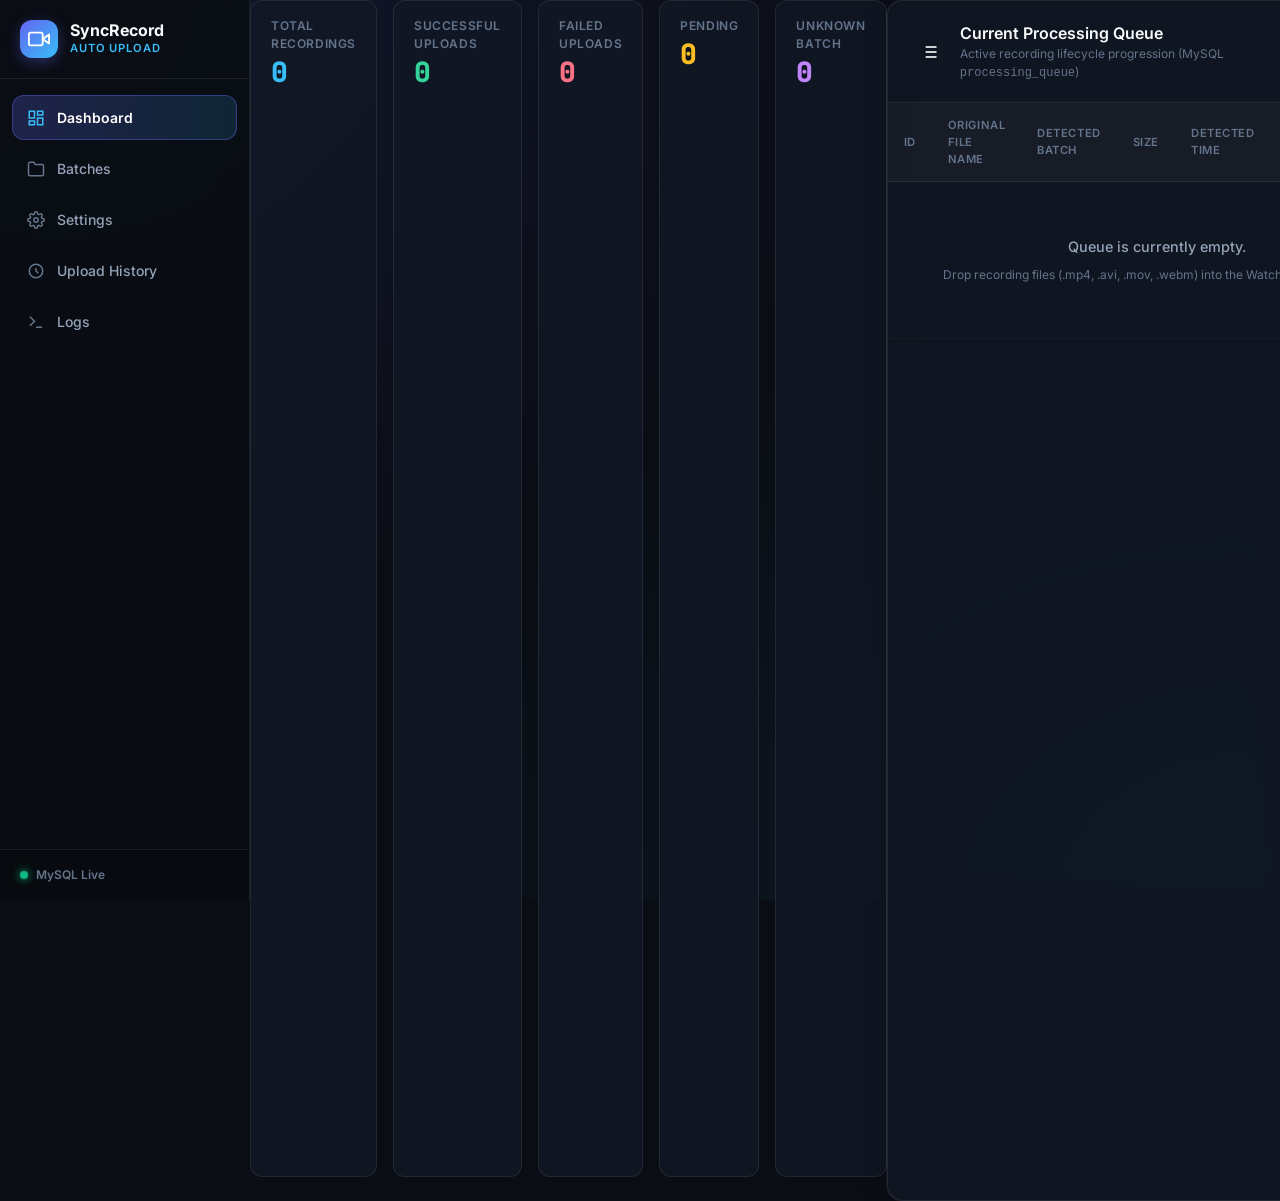
==== frontend/index.html @ b1118d5d "feat: complete automated session recording upload system with google drive sync" ====
<!DOCTYPE html>
<html lang="en">
<head>
  <meta charset="UTF-8">
  <meta name="viewport" content="width=device-width, initial-scale=1.0">
  <title>Dashboard - Automated Session Recording Upload System</title>
  <meta name="description" content="Automated Session Recording Upload System - Live Dashboard with Real-Time Monitoring &amp; Queue">
  <link rel="preconnect" href="https://fonts.googleapis.com">
  <link rel="preconnect" href="https://fonts.gstatic.com" crossorigin>
  <link href="https://fonts.googleapis.com/css2?family=Inter:wght@300;400;500;600;700&family=JetBrains+Mono:wght@400;500&display=swap" rel="stylesheet">
  <link rel="stylesheet" href="style.css">
</head>
<body>
  <div class="app-shell">
    <!-- Sidebar Navigation -->
    <aside class="app-sidebar" id="app-sidebar">
      <div class="sidebar-brand">
        <div class="logo-icon">
          <svg width="22" height="22" viewBox="0 0 24 24" fill="none" stroke="currentColor" stroke-width="2" stroke-linecap="round" stroke-linejoin="round">
            <path d="M23 7l-7 5 7 5V7z"></path>
            <rect x="1" y="5" width="15" height="14" rx="2" ry="2"></rect>
          </svg>
        </div>
        <div class="brand-text">
          <span class="brand-title">SyncRecord</span>
          <span class="brand-sub">Auto Upload</span>
        </div>
      </div>

      <nav class="sidebar-nav">
        <a href="/" class="nav-item active">
          <svg width="18" height="18" viewBox="0 0 24 24" fill="none" stroke="currentColor" stroke-width="2">
            <rect x="3" y="3" width="7" height="9"></rect>
            <rect x="14" y="3" width="7" height="5"></rect>
            <rect x="14" y="12" width="7" height="9"></rect>
            <rect x="3" y="16" width="7" height="5"></rect>
          </svg>
          Dashboard
        </a>
        <a href="/batches" class="nav-item">
          <svg width="18" height="18" viewBox="0 0 24 24" fill="none" stroke="currentColor" stroke-width="2">
            <path d="M22 19a2 2 0 0 1-2 2H4a2 2 0 0 1-2-2V5a2 2 0 0 1 2-2h5l2 3h9a2 2 0 0 1 2 2z"></path>
          </svg>
          Batches
        </a>
        <a href="/settings" class="nav-item">
          <svg width="18" height="18" viewBox="0 0 24 24" fill="none" stroke="currentColor" stroke-width="2">
            <circle cx="12" cy="12" r="3"></circle>
            <path d="M19.4 15a1.65 1.65 0 0 0 .33 1.82l.06.06a2 2 0 0 1 0 2.83 2 2 0 0 1-2.83 0l-.06-.06a1.65 1.65 0 0 0-1.82-.33 1.65 1.65 0 0 0-1 1.51V21a2 2 0 0 1-2 2 2 2 0 0 1-2-2v-.09A1.65 1.65 0 0 0 9 19.4a1.65 1.65 0 0 0-1.82.33l-.06.06a2 2 0 0 1-2.83 0 2 2 0 0 1 0-2.83l.06-.06a1.65 1.65 0 0 0 .33-1.82 1.65 1.65 0 0 0-1.51-1H3a2 2 0 0 1-2-2 2 2 0 0 1 2-2h.09A1.65 1.65 0 0 0 4.6 9a1.65 1.65 0 0 0-.33-1.82l-.06-.06a2 2 0 0 1 0-2.83 2 2 0 0 1 2.83 0l.06.06a1.65 1.65 0 0 0 1.82.33H9a1.65 1.65 0 0 0 1-1.51V3a2 2 0 0 1 2-2 2 2 0 0 1 2 2v.09a1.65 1.65 0 0 0 1 1.51 1.65 1.65 0 0 0 1.82-.33l.06-.06a2 2 0 0 1 2.83 0 2 2 0 0 1 0 2.83l-.06.06a1.65 1.65 0 0 0-.33 1.82V9a1.65 1.65 0 0 0 1.51 1H21a2 2 0 0 1 2 2 2 2 0 0 1-2 2h-.09a1.65 1.65 0 0 0-1.51 1z"></path>
          </svg>
          Settings
        </a>
        <a href="/history" class="nav-item">
          <svg width="18" height="18" viewBox="0 0 24 24" fill="none" stroke="currentColor" stroke-width="2">
            <path d="M12 8v4l3 3m6-3a9 9 0 11-18 0 9 9 0 0118 0z"></path>
          </svg>
          Upload History
        </a>
        <a href="/logs" class="nav-item">
          <svg width="18" height="18" viewBox="0 0 24 24" fill="none" stroke="currentColor" stroke-width="2">
            <polyline points="4 17 10 11 4 5"></polyline>
            <line x1="12" y1="19" x2="20" y2="19"></line>
          </svg>
          Logs
        </a>
      </nav>

      <div class="sidebar-footer">
        <div class="system-status-indicator">
          <span class="status-dot online"></span>
          <span class="system-status-label" id="sidebar-db-status">MySQL Live</span>
        </div>
      </div>
    </aside>

    <!-- Main Content Wrapper -->
    <div class="main-wrapper">
      <header class="top-nav-bar">
        <div class="top-nav-left">
          <button id="btn-toggle-sidebar" class="sidebar-toggle-btn" aria-label="Toggle Sidebar">
            <svg width="20" height="20" viewBox="0 0 24 24" fill="none" stroke="currentColor" stroke-width="2">
              <line x1="3" y1="12" x2="21" y2="12"></line>
              <line x1="3" y1="6" x2="21" y2="6"></line>
              <line x1="3" y1="18" x2="21" y2="18"></line>
            </svg>
          </button>
          <span class="page-breadcrumb">Live Monitoring Dashboard</span>
        </div>

        <div class="top-nav-right">
          <span class="system-time" id="system-time">Syncing...</span>
          <span id="overall-status" class="badge-status badge-running">All Systems Live</span>
          <button id="refresh-btn" class="btn btn-secondary">
            <svg class="spin-icon" width="16" height="16" viewBox="0 0 24 24" fill="none" stroke="currentColor" stroke-width="2">
              <path d="M21.5 2v6h-6M21.34 15.57a10 10 0 1 1-.57-8.38l5.67-5.67"></path>
            </svg>
            Refresh
          </button>
        </div>
      </header>

      <main class="page-content">
        <!-- 1. Primary Cloud Drive Sync Bridge Card (Hero) -->
        <section class="card mb-4" id="cloud-drive-section" style="border: 1px solid rgba(56, 189, 248, 0.3); box-shadow: 0 10px 30px -10px rgba(2, 132, 199, 0.2);">
          <div class="card-header" style="background: linear-gradient(90deg, rgba(14, 165, 233, 0.1) 0%, rgba(99, 102, 241, 0.05) 100%);">
            <div class="card-title-group">
              <div class="card-icon" style="background: rgba(14, 165, 233, 0.2); color: #38bdf8;">
                <svg width="22" height="22" viewBox="0 0 24 24" fill="none" stroke="currentColor" stroke-width="2">
                  <path d="M17.5 19H9a7 7 0 1 1 6.71-9h1.79a4.5 4.5 0 1 1 0 9Z"></path>
                  <polyline points="12 13 12 8 16 8"></polyline>
                  <path d="M12 17h.01"></path>
                </svg>
              </div>
              <div>
                <h2 class="card-title" style="font-size: 1.25rem; font-weight: 700; color: #f8fafc;">Automatic Google Drive Recording Upload</h2>
                <p class="card-desc" style="color: #94a3b8;">Paste Teams / SharePoint / Cloud Drive links &bull; Auto-standardize &bull; Direct Cloud Sync</p>
              </div>
            </div>
            <div class="card-status-badge">
              <span class="badge-status badge-ready" id="drive-sync-badge">Cloud Sync Ready</span>
            </div>
          </div>

          <div class="card-body">
            <!-- Google Drive Cloud Destination Banner -->
            <div class="gdrive-target-banner" style="display: flex; align-items: center; justify-content: space-between; background: rgba(15, 23, 42, 0.85); border: 1px solid rgba(56, 189, 248, 0.35); border-radius: 10px; padding: 0.85rem 1.25rem; margin-bottom: 1.25rem; flex-wrap: wrap; gap: 0.75rem;">
              <div style="display: flex; align-items: center; gap: 0.75rem; flex-wrap: wrap;">
                <span style="display: inline-flex; align-items: center; justify-content: center; width: 26px; height: 26px; background: rgba(56, 189, 248, 0.2); border-radius: 6px;">
                  <svg width="16" height="16" viewBox="0 0 24 24" fill="none" stroke="#38bdf8" stroke-width="2">
                    <polygon points="5 3 19 12 5 21 5 3"></polygon>
                  </svg>
                </span>
                <div>
                  <div style="display: flex; align-items: center; gap: 0.5rem; flex-wrap: wrap;">
                    <span style="color: #38bdf8; font-weight: 600;">Google Drive Target:</span>
                    <span style="color: #f1f5f9; font-weight: 600;" id="gdrive-target-display">My Drive &gt; <strong style="color: #38bdf8;">meetings</strong></span>
                    <span class="mono text-xs text-muted" id="gdrive-target-path">(G:\My Drive\meetings)</span>
                  </div>
                  <div style="font-size: 0.75rem; color: #10b981; margin-top: 0.15rem;">
                    👤 Target Account: <strong>doll7365000@gmail.com</strong>
                  </div>
                </div>
              </div>
                <button type="button" id="btn-open-change-folder-modal" class="btn btn-secondary btn-sm" style="padding: 0.4rem 0.75rem; font-size: 0.8125rem;" title="Change Google Drive target folder">
                  ⚙️ Change Folder
                </button>
                <button id="btn-upload-direct-gdrive" class="btn btn-primary btn-sm" style="padding: 0.4rem 0.85rem; font-size: 0.8125rem; font-weight: 600; background: #0284c7;" title="Upload all local meeting recordings directly into Google Drive Cloud">
                  ⚡ Upload to Drive Cloud
                </button>
                <button id="btn-open-local-folder" class="btn btn-secondary btn-sm" style="padding: 0.4rem 0.75rem; font-size: 0.8125rem;" title="Open local exports/meetings folder in File Explorer">
                  📁 Open Local Folder
                </button>
                <a id="gdrive-open-link" href="https://drive.google.com/drive/folders/1IfrJujHUpRZ-258dZVBBHvwTscdWwK4a?usp=drive_link" target="_blank" rel="noopener noreferrer" class="btn btn-secondary btn-sm" style="padding: 0.4rem 0.75rem; font-size: 0.8125rem;">
                  Open in Drive &rarr;
                </a>
              </div>
            </div>

            <!-- Source Link Input Bar -->
            <div class="drive-input-group">
              <div class="drive-input-wrapper">
                <svg class="drive-input-icon" width="20" height="20" viewBox="0 0 24 24" fill="none" stroke="currentColor" stroke-width="2">
                  <path d="M10 13a5 5 0 0 0 7.54.54l3-3a5 5 0 0 0-7.07-7.07l-1.72 1.71"></path>
                  <path d="M14 11a5 5 0 0 0-7.54-.54l-3 3a5 5 0 0 0 7.07 7.07l1.71-1.71"></path>
                </svg>
                <input 
                  type="text" 
                  id="input-drive-link" 
                  class="drive-input-field" 
                  placeholder="Paste Teams / SharePoint recording link or Google Drive folder URL here..."
                  autocomplete="off"
                  style="font-size: 0.9375rem;"
                />
                <button id="btn-clear-drive-input" class="btn-input-clear" title="Clear link" style="display:none;">&times;</button>
              </div>
              <button id="btn-preview-drive" class="btn btn-secondary btn-preview-drive" style="min-width: 140px; font-weight: 600;">
                <svg width="18" height="18" viewBox="0 0 24 24" fill="none" stroke="currentColor" stroke-width="2">
                  <circle cx="11" cy="11" r="8"></circle>
                  <line x1="21" y1="21" x2="16.65" y2="16.65"></line>
                </svg>
                Preview Videos
              </button>
              <button id="btn-quick-auto-sync" class="btn btn-success" style="min-width: 175px; font-weight: 700; background: linear-gradient(135deg, #10b981 0%, #059669 100%); box-shadow: 0 4px 15px -3px rgba(16, 185, 129, 0.4);" title="Immediately ingest and upload directly to Google Drive meetings folder">
                <svg width="18" height="18" viewBox="0 0 24 24" fill="none" stroke="currentColor" stroke-width="2">
                  <polyline points="23 4 23 10 17 10"></polyline>
                  <polyline points="1 20 1 14 7 14"></polyline>
                  <path d="M3.51 9a9 9 0 0 1 14.85-3.36L23 10M1 14l4.64 4.36A9 9 0 0 0 20.49 15"></path>
                </svg>
                ⚡ Auto-Upload to Drive
              </button>
            </div>

            <!-- Feedback / Alert -->
            <div id="drive-feedback-alert" class="drive-feedback-alert" style="display: none; margin-top: 0.75rem;"></div>

            <!-- Dynamic Video Preview Container -->
            <div id="drive-preview-container" class="drive-preview-container" style="display: none; margin-top: 1.25rem;">
              <div class="drive-preview-header" style="background: rgba(15, 23, 42, 0.9); padding: 0.85rem 1.25rem; border-radius: 10px; border: 1px solid var(--border-subtle);">
                <div class="drive-preview-meta">
                  <span class="drive-folder-name" id="drive-folder-title" style="font-weight: 600; color: #f8fafc;">Cloud Folder</span>
                  <span class="drive-video-count" id="drive-video-count-badge">0 Videos Found</span>
                </div>
                <div class="drive-preview-actions" style="display: flex; align-items: center; gap: 0.75rem; flex-wrap: wrap;">
                  <div class="drive-batch-select-group" style="display: flex; align-items: center; gap: 0.4rem;">
                    <label for="drive-target-batch" style="font-size: 0.75rem; color: #94a3b8; white-space: nowrap;">Route to Batch:</label>
                    <select id="drive-target-batch" class="drive-input-field" style="padding: 0.4rem 0.75rem; font-size: 0.8125rem; width: auto; min-width: 150px;">
                      <option value="">Auto-Detect Batch</option>
                    </select>
                  </div>
                  <button id="btn-sync-drive" class="btn btn-success btn-sync-drive" style="font-weight: 600; padding: 0.5rem 1.25rem;">
                    <svg width="16" height="16" viewBox="0 0 24 24" fill="none" stroke="currentColor" stroke-width="2">
                      <polyline points="23 4 23 10 17 10"></polyline>
                      <polyline points="1 20 1 14 7 14"></polyline>
                      <path d="M3.51 9a9 9 0 0 1 14.85-3.36L23 10M1 14l4.64 4.36A9 9 0 0 0 20.49 15"></path>
                    </svg>
                    Sync Records &amp; Auto-Export to Drive
                  </button>
                </div>
              </div>

              <!-- Video List Grid -->
              <div id="drive-videos-grid" class="drive-videos-grid" style="margin-top: 1rem;">
                <!-- Dynamically populated -->
              </div>
            </div>
          </div>
        </section>

        <!-- 2. Essential Statistics Summary -->
        <section class="dashboard-stats-grid" id="dashboard-stats-section">
          <div class="stat-metric-card stat-card-recordings">
            <span class="stat-metric-label">Total Recordings</span>
            <span class="stat-metric-num" id="stat-total-recordings">0</span>
          </div>
          <div class="stat-metric-card stat-card-success">
            <span class="stat-metric-label">Successful Uploads</span>
            <span class="stat-metric-num" id="stat-successful-uploads">0</span>
          </div>
          <div class="stat-metric-card stat-card-failed">
            <span class="stat-metric-label">Failed Uploads</span>
            <span class="stat-metric-num" id="stat-failed-uploads">0</span>
          </div>
          <div class="stat-metric-card stat-card-pending-stat">
            <span class="stat-metric-label">Pending</span>
            <span class="stat-metric-num" id="stat-pending">0</span>
          </div>
          <div class="stat-metric-card stat-card-unknown-stat">
            <span class="stat-metric-label">Unknown Batch</span>
            <span class="stat-metric-num" id="stat-unknown-batch">0</span>
          </div>
        </section>



        <!-- 3. Current Processing Queue Table Card -->
        <section class="card mb-4" id="queue-section">
          <div class="card-header">
            <div class="card-title-group">
              <div class="card-icon icon-queue">
                <svg width="20" height="20" viewBox="0 0 24 24" fill="none" stroke="currentColor" stroke-width="2">
                  <line x1="8" y1="6" x2="21" y2="6"></line>
                  <line x1="8" y1="12" x2="21" y2="12"></line>
                  <line x1="8" y1="18" x2="21" y2="18"></line>
                  <line x1="3" y1="6" x2="3.01" y2="6"></line>
                  <line x1="3" y1="12" x2="3.01" y2="12"></line>
                  <line x1="3" y1="18" x2="3.01" y2="18"></line>
                </svg>
              </div>
              <div>
                <h2 class="card-title">Current Processing Queue</h2>
                <p class="card-desc">Active recording lifecycle progression (MySQL <code>processing_queue</code>)</p>
              </div>
            </div>
            <span id="queue-total-tag" class="count-tag">0 Queue Items</span>
          </div>

          <div class="table-wrapper">
            <table class="data-table" id="queue-table">
              <thead>
                <tr>
                  <th style="width: 50px;">ID</th>
                  <th>Original File Name</th>
                  <th style="width: 140px;">Detected Batch</th>
                  <th style="width: 90px;">Size</th>
                  <th style="width: 160px;">Detected Time</th>
                  <th style="width: 130px;">Status</th>
                  <th style="width: 80px;">Action</th>
                </tr>
              </thead>
              <tbody id="queue-tbody">
                <tr class="empty-row">
                  <td colspan="7">
                    <div class="empty-state">
                      <p>Queue is currently empty.</p>
                      <span>Drop recording files (.mp4, .avi, .mov, .webm) into the Watch Folder to begin.</span>
                    </div>
                  </td>
                </tr>
              </tbody>
            </table>
          </div>
        </section>

        <!-- 4. Recent Uploads Table Card -->
        <section class="card mb-4" id="recent-uploads-section">
          <div class="card-header">
            <div class="card-title-group">
              <div class="card-icon icon-table">
                <svg width="20" height="20" viewBox="0 0 24 24" fill="none" stroke="currentColor" stroke-width="2">
                  <path d="M14 2H6a2 2 0 0 0-2 2v16a2 2 0 0 0 2 2h12a2 2 0 0 0 2-2V8z"></path>
                  <polyline points="14 2 14 8 20 8"></polyline>
                  <line x1="16" y1="13" x2="8" y2="13"></line>
                  <line x1="16" y1="17" x2="8" y2="17"></line>
                </svg>
              </div>
              <div>
                <h2 class="card-title">Recent Completed Uploads</h2>
                <p class="card-desc">Latest recordings copied/moved to batch destinations (MySQL <code>uploads</code>)</p>
              </div>
            </div>
            <a href="/history" class="btn btn-secondary btn-sm">View Full History &rarr;</a>
          </div>

          <div class="table-wrapper">
            <table class="data-table" id="recent-uploads-table">
              <thead>
                <tr>
                  <th style="width: 50px;">ID</th>
                  <th style="width: 140px;">Batch</th>
                  <th>Uploaded / Standardized Name</th>
                  <th style="width: 90px;">Size</th>
                  <th style="width: 160px;">Upload Date &amp; Time</th>
                  <th style="width: 110px;">Status</th>
                  <th style="width: 80px;">Action</th>
                </tr>
              </thead>
              <tbody id="recent-uploads-tbody">
                <tr class="empty-row">
                  <td colspan="7">
                    <div class="empty-state">
                      <p>No recent uploads recorded yet.</p>
                    </div>
                  </td>
                </tr>
              </tbody>
            </table>
          </div>
        </section>
      </main>

      <!-- Change Google Drive Target Folder Modal -->
      <div id="change-folder-modal" class="modal-backdrop" style="display: none; z-index: 10000;">
        <div class="modal-card" style="max-width: 520px; background: #0f172a; border: 1px solid rgba(56, 189, 248, 0.3); border-radius: 12px; box-shadow: 0 20px 40px rgba(0,0,0,0.6);">
          <div class="modal-header" style="border-bottom: 1px solid rgba(255,255,255,0.08); padding: 1rem 1.25rem; display: flex; align-items: center; justify-content: space-between;">
            <div style="display: flex; align-items: center; gap: 0.75rem;">
              <div class="card-icon" style="background: rgba(14, 165, 233, 0.2); color: #38bdf8; width: 36px; height: 36px; display: flex; align-items: center; justify-content: center; border-radius: 8px;">
                <svg width="20" height="20" viewBox="0 0 24 24" fill="none" stroke="currentColor" stroke-width="2">
                  <path d="M22 19a2 2 0 0 1-2 2H4a2 2 0 0 1-2-2V5a2 2 0 0 1 2-2h5l2 3h9a2 2 0 0 1 2 2z"></path>
                </svg>
              </div>
              <div>
                <h3 class="modal-title" style="font-size: 1.125rem; margin: 0; color: #f8fafc;">Change Google Drive Folder</h3>
                <p class="text-muted text-xs" style="margin: 0.15rem 0 0 0; color: #94a3b8;">Choose where your session recordings will upload</p>
              </div>
            </div>
            <button class="modal-close-btn" id="btn-close-folder-modal" style="background: none; border: none; color: #94a3b8; font-size: 1.5rem; cursor: pointer;">&times;</button>
          </div>
          <form id="change-folder-form">
            <div class="modal-body" style="padding: 1.25rem;">
              <div class="form-group mb-3">
                <label for="modal-folder-name-input" class="form-label" style="display: block; margin-bottom: 0.35rem; font-weight: 500;">Google Drive Folder Name *</label>
                <input type="text" id="modal-folder-name-input" class="form-input" placeholder="e.g. Meetings (1)" style="width: 100%;" required>
                <div style="display: flex; gap: 0.4rem; margin-top: 0.5rem; flex-wrap: wrap;">
                  <button type="button" class="btn btn-secondary btn-xs btn-preset-folder" data-folder="Meetings (1)" data-path="G:\My Drive\Meetings (1)">Meetings (1)</button>
                  <button type="button" class="btn btn-secondary btn-xs btn-preset-folder" data-folder="meetings" data-path="G:\My Drive\meetings">meetings</button>
                  <button type="button" class="btn btn-secondary btn-xs btn-preset-folder" data-folder="Training" data-path="G:\My Drive\Training">Training</button>
                  <button type="button" class="btn btn-secondary btn-xs btn-preset-folder" data-folder="Sessions" data-path="G:\My Drive\Sessions">Sessions</button>
                </div>
              </div>
              <div class="form-group mb-3">
                <label for="modal-folder-path-input" class="form-label" style="display: block; margin-bottom: 0.35rem; font-weight: 500;">Local Drive Path (Desktop Sync)</label>
                <input type="text" id="modal-folder-path-input" class="form-input" placeholder="G:\My Drive\Meetings (1)" style="width: 100%;">
                <span class="form-hint" style="font-size: 0.75rem; color: #64748b; margin-top: 0.25rem; display: block;">Local directory mapped to Google Drive.</span>
              </div>
              <div class="form-group mb-3">
                <label for="modal-folder-url-input" class="form-label" style="display: block; margin-bottom: 0.35rem; font-weight: 500;">Google Drive Web Folder URL (Optional)</label>
                <input type="text" id="modal-folder-url-input" class="form-input" placeholder="https://drive.google.com/drive/folders/..." style="width: 100%;">
              </div>
            </div>
            <div class="modal-footer" style="padding: 0.85rem 1.25rem; display: flex; justify-content: flex-end; gap: 0.5rem; border-top: 1px solid rgba(255,255,255,0.08);">
              <button type="button" id="btn-cancel-folder-modal" class="btn btn-secondary">Cancel</button>
              <button type="submit" id="btn-save-folder-modal" class="btn btn-primary" style="font-weight: 600; background: #0284c7;">
                ✓ Save &amp; Switch Folder
              </button>
            </div>
          </form>
        </div>
      </div>

      <!-- Video Player Modal -->
      <div id="video-player-modal" class="modal-backdrop" style="display: none;">
        <div class="modal-card video-player-modal-card">
          <div class="modal-header">
            <div class="video-modal-title-group">
              <div class="card-icon icon-video-play">
                <svg width="20" height="20" viewBox="0 0 24 24" fill="none" stroke="currentColor" stroke-width="2">
                  <polygon points="5 3 19 12 5 21 5 3"></polygon>
                </svg>
              </div>
              <div>
                <h3 class="modal-title" id="video-modal-title">Watch Recording</h3>
                <span class="batch-badge" id="video-modal-batch">Clarity</span>
              </div>
            </div>
            <button class="modal-close-btn" id="btn-close-video-modal" aria-label="Close Video Player">&times;</button>
          </div>
          <div class="modal-body video-modal-body">
            <div class="video-player-frame">
              <video id="global-video-player" controls preload="metadata" playsinline width="100%">
                Your browser does not support video playback.
              </video>
            </div>
            <div class="video-meta-bar">
              <span id="video-modal-path" class="text-muted text-xs mono"></span>
              <a id="video-modal-download-link" href="#" download class="btn btn-secondary btn-sm">
                <svg width="14" height="14" viewBox="0 0 24 24" fill="none" stroke="currentColor" stroke-width="2">
                  <path d="M21 15v4a2 2 0 0 1-2 2H5a2 2 0 0 1-2-2v-4"></path>
                  <polyline points="7 10 12 15 17 10"></polyline>
                  <line x1="12" y1="15" x2="12" y2="3"></line>
                </svg>
                Download Video
              </a>
            </div>
          </div>
        </div>
      </div>

      <footer class="app-footer">
        <div class="footer-content">
          <p>Automated Session Recording Upload System &bull; Day 8 Live Dashboard</p>
          <p class="text-muted">Flask Backend &bull; PyMySQL &bull; Watchdog &bull; Native Vanilla JS</p>
        </div>
      </footer>
    </div>
  </div>

  <!-- Toast Notification Container -->
  <div id="toast-container" class="toast-container"></div>

  <script src="dashboard.js"></script>
</body>
</html>
---- frontend/style.css ----
/* Modern Design System - Automated Session Recording Upload System */
:root {
  --bg-primary: #0a0d14;
  --bg-surface: #111726;
  --bg-card: rgba(18, 24, 38, 0.75);
  --bg-card-hover: rgba(26, 34, 52, 0.85);
  --border-subtle: rgba(255, 255, 255, 0.08);
  --border-focus: rgba(99, 102, 241, 0.5);

  --text-primary: #f8fafc;
  --text-secondary: #94a3b8;
  --text-muted: #64748b;

  --accent-blue: #38bdf8;
  --accent-indigo: #6366f1;
  --accent-purple: #a855f7;
  
  --status-success: #10b981;
  --status-success-bg: rgba(16, 185, 129, 0.12);
  --status-success-border: rgba(16, 185, 129, 0.3);

  --status-error: #ef4444;
  --status-error-bg: rgba(239, 68, 68, 0.12);
  --status-error-border: rgba(239, 68, 68, 0.3);

  --status-pending: #f59e0b;
  --status-pending-bg: rgba(245, 158, 11, 0.12);
  --status-pending-border: rgba(245, 158, 11, 0.3);

  --radius-sm: 8px;
  --radius-md: 12px;
  --radius-lg: 16px;
  --radius-full: 9999px;

  --shadow-card: 0 10px 30px -10px rgba(0, 0, 0, 0.5), 0 0 1px 1px var(--border-subtle);
  --shadow-glow: 0 0 25px -5px rgba(99, 102, 241, 0.25);

  --transition: all 0.2s cubic-bezier(0.4, 0, 0.2, 1);
}

* {
  box-sizing: border-box;
  margin: 0;
  padding: 0;
}

body {
  font-family: 'Inter', -apple-system, BlinkMacSystemFont, "Segoe UI", Roboto, sans-serif;
  background-color: var(--bg-primary);
  background-image: 
    radial-gradient(at 0% 0%, rgba(99, 102, 241, 0.12) 0px, transparent 50%),
    radial-gradient(at 100% 100%, rgba(56, 189, 248, 0.08) 0px, transparent 50%);
  background-attachment: fixed;
  color: var(--text-primary);
  min-height: 100vh;
  line-height: 1.5;
  -webkit-font-smoothing: antialiased;
}

.mono {
  font-family: 'JetBrains Mono', monospace;
  font-size: 0.875rem;
}

/* App Layout */
.app-layout {
  min-height: 100vh;
  display: flex;
  flex-direction: column;
}

/* Header */
.app-header {
  border-bottom: 1px solid var(--border-subtle);
  background: rgba(10, 13, 20, 0.85);
  backdrop-filter: blur(12px);
  position: sticky;
  top: 0;
  z-index: 100;
}

.header-container {
  max-width: 1200px;
  margin: 0 auto;
  padding: 1rem 1.5rem;
  display: flex;
  align-items: center;
  justify-content: space-between;
  gap: 1rem;
}

.logo-area {
  display: flex;
  align-items: center;
  gap: 0.875rem;
}

.logo-icon {
  width: 44px;
  height: 44px;
  background: linear-gradient(135deg, var(--accent-indigo), var(--accent-blue));
  border-radius: var(--radius-md);
  display: flex;
  align-items: center;
  justify-content: center;
  color: #fff;
  box-shadow: 0 4px 14px rgba(99, 102, 241, 0.35);
}

.title {
  font-size: 1.15rem;
  font-weight: 700;
  letter-spacing: -0.02em;
  color: var(--text-primary);
}

.subtitle {
  font-size: 0.8125rem;
  color: var(--text-muted);
}

.header-actions {
  display: flex;
  align-items: center;
  gap: 1rem;
}

.system-time {
  font-size: 0.8125rem;
  color: var(--text-secondary);
  background: rgba(255, 255, 255, 0.04);
  padding: 0.35rem 0.75rem;
  border-radius: var(--radius-sm);
  border: 1px solid var(--border-subtle);
}

/* Buttons */
.btn {
  display: inline-flex;
  align-items: center;
  gap: 0.5rem;
  padding: 0.5rem 1rem;
  border-radius: var(--radius-sm);
  font-size: 0.875rem;
  font-weight: 500;
  cursor: pointer;
  transition: var(--transition);
  border: none;
}

.btn-secondary {
  background: rgba(255, 255, 255, 0.06);
  color: var(--text-primary);
  border: 1px solid var(--border-subtle);
}

.btn-secondary:hover {
  background: rgba(255, 255, 255, 0.12);
  border-color: rgba(255, 255, 255, 0.2);
}

.spin-icon {
  transition: transform 0.4s ease;
}

.btn:active .spin-icon {
  transform: rotate(180deg);
}

/* Main Container */
.main-container {
  max-width: 1200px;
  width: 100%;
  margin: 0 auto;
  padding: 2rem 1.5rem;
  display: flex;
  flex-direction: column;
  gap: 1.5rem;
  flex: 1;
}

/* Status Summary Bar */
.status-summary-bar {
  display: flex;
  flex-wrap: wrap;
  align-items: center;
  justify-content: space-between;
  gap: 1rem;
  padding: 1rem 1.5rem;
  background: var(--bg-surface);
  border: 1px solid var(--border-subtle);
  border-radius: var(--radius-md);
  box-shadow: var(--shadow-card);
}

.summary-item {
  display: flex;
  flex-direction: column;
  gap: 0.25rem;
}

.summary-label {
  font-size: 0.75rem;
  text-transform: uppercase;
  letter-spacing: 0.05em;
  color: var(--text-muted);
  font-weight: 600;
}

.summary-value {
  font-size: 0.875rem;
  font-weight: 500;
  color: var(--text-secondary);
}

/* Status Pills */
.status-pill {
  display: inline-flex;
  align-items: center;
  gap: 0.4rem;
  padding: 0.25rem 0.75rem;
  border-radius: var(--radius-full);
  font-size: 0.8125rem;
  font-weight: 600;
}

.status-online {
  background: var(--status-success-bg);
  color: var(--status-success);
  border: 1px solid var(--status-success-border);
}

.status-offline {
  background: var(--status-error-bg);
  color: var(--status-error);
  border: 1px solid var(--status-error-border);
}

.status-pending {
  background: var(--status-pending-bg);
  color: var(--status-pending);
  border: 1px solid var(--status-pending-border);
}

/* Grid */
.grid {
  display: grid;
  gap: 1.5rem;
}

.grid-2 {
  grid-template-columns: repeat(2, 1fr);
}

@media (max-width: 860px) {
  .grid-2 {
    grid-template-columns: 1fr;
  }
}

/* Cards */
.card {
  background: var(--bg-card);
  backdrop-filter: blur(16px);
  border: 1px solid var(--border-subtle);
  border-radius: var(--radius-lg);
  box-shadow: var(--shadow-card);
  transition: var(--transition);
  display: flex;
  flex-direction: column;
}

.card:hover {
  border-color: rgba(255, 255, 255, 0.15);
  box-shadow: var(--shadow-glow), var(--shadow-card);
}

.card-header {
  padding: 1.25rem 1.5rem;
  display: flex;
  align-items: center;
  justify-content: space-between;
  border-bottom: 1px solid var(--border-subtle);
}

.card-title-group {
  display: flex;
  align-items: center;
  gap: 0.875rem;
}

.card-icon {
  width: 38px;
  height: 38px;
  border-radius: var(--radius-sm);
  display: flex;
  align-items: center;
  justify-content: center;
}

.icon-flask {
  background: rgba(56, 189, 248, 0.15);
  color: var(--accent-blue);
}

.icon-mysql {
  background: rgba(99, 102, 241, 0.15);
  color: var(--accent-indigo);
}

.icon-spec {
  background: rgba(168, 85, 247, 0.15);
  color: var(--accent-purple);
}

.card-title {
  font-size: 1rem;
  font-weight: 600;
  color: var(--text-primary);
}

.card-desc {
  font-size: 0.75rem;
  color: var(--text-muted);
}

.card-body {
  padding: 1.5rem;
  display: flex;
  flex-direction: column;
  gap: 0.875rem;
}

/* Badges */
.badge {
  display: inline-flex;
  align-items: center;
  gap: 0.4rem;
  padding: 0.3rem 0.75rem;
  border-radius: var(--radius-full);
  font-size: 0.75rem;
  font-weight: 600;
  text-transform: uppercase;
  letter-spacing: 0.05em;
}

.badge-dot {
  width: 8px;
  height: 8px;
  border-radius: 50%;
  position: relative;
}

.badge-dot::after {
  content: '';
  position: absolute;
  top: 0; left: 0; width: 100%; height: 100%;
  border-radius: 50%;
  animation: pulse 2s infinite;
}

.badge-online {
  background: var(--status-success-bg);
  color: var(--status-success);
  border: 1px solid var(--status-success-border);
}
.badge-online .badge-dot {
  background: var(--status-success);
}
.badge-online .badge-dot::after {
  box-shadow: 0 0 8px var(--status-success);
}

.badge-offline {
  background: var(--status-error-bg);
  color: var(--status-error);
  border: 1px solid var(--status-error-border);
}
.badge-offline .badge-dot {
  background: var(--status-error);
}

.badge-pending {
  background: var(--status-pending-bg);
  color: var(--status-pending);
  border: 1px solid var(--status-pending-border);
}
.badge-pending .badge-dot {
  background: var(--status-pending);
}

@keyframes pulse {
  0% { transform: scale(1); opacity: 1; }
  50% { transform: scale(2.2); opacity: 0; }
  100% { transform: scale(1); opacity: 0; }
}

/* Metrics Row */
.metric-row {
  display: flex;
  align-items: center;
  justify-content: space-between;
  padding: 0.5rem 0;
  border-bottom: 1px solid rgba(255, 255, 255, 0.04);
}

.metric-key {
  font-size: 0.8125rem;
  color: var(--text-secondary);
}

.metric-val {
  font-size: 0.875rem;
  font-weight: 500;
  color: var(--text-primary);
}

/* Table Counts Grid */
.table-counts-grid {
  display: grid;
  grid-template-columns: repeat(3, 1fr);
  gap: 0.75rem;
  margin-top: 0.5rem;
}

.count-pill {
  background: rgba(255, 255, 255, 0.03);
  border: 1px solid var(--border-subtle);
  border-radius: var(--radius-sm);
  padding: 0.75rem;
  display: flex;
  flex-direction: column;
  align-items: center;
  gap: 0.25rem;
}

.count-pill-label {
  font-size: 0.75rem;
  color: var(--text-muted);
}

.count-pill-num {
  font-size: 1.25rem;
  font-weight: 700;
  color: var(--accent-blue);
  font-family: 'JetBrains Mono', monospace;
}

/* Console Box */
.console-box {
  margin-top: 0.75rem;
  background: rgba(5, 8, 15, 0.75);
  border: 1px solid var(--border-subtle);
  border-radius: var(--radius-sm);
  overflow: hidden;
}

.console-title {
  padding: 0.4rem 0.75rem;
  font-size: 0.7rem;
  text-transform: uppercase;
  color: var(--text-muted);
  background: rgba(255, 255, 255, 0.02);
  border-bottom: 1px solid var(--border-subtle);
  letter-spacing: 0.05em;
}

.console-content {
  padding: 0.75rem;
  font-size: 0.75rem;
  color: #a5b4fc;
  max-height: 120px;
  overflow-y: auto;
  white-space: pre-wrap;
  word-break: break-all;
}

/* Specification / Deliverables */
.deliverables-grid {
  display: grid;
  grid-template-columns: repeat(2, 1fr);
  gap: 1rem;
}

@media (max-width: 768px) {
  .deliverables-grid {
    grid-template-columns: 1fr;
  }
}

.deliverable-item {
  display: flex;
  align-items: flex-start;
  gap: 0.75rem;
  padding: 0.875rem 1rem;
  background: rgba(255, 255, 255, 0.02);
  border: 1px solid var(--border-subtle);
  border-radius: var(--radius-md);
  transition: var(--transition);
}

.deliverable-item:hover {
  background: rgba(255, 255, 255, 0.04);
}

.deliv-check {
  width: 22px;
  height: 22px;
  border-radius: 50%;
  background: var(--status-success-bg);
  border: 1px solid var(--status-success-border);
  color: var(--status-success);
  display: flex;
  align-items: center;
  justify-content: center;
  font-size: 0.75rem;
  font-weight: 700;
  flex-shrink: 0;
}

.deliv-info {
  display: flex;
  flex-direction: column;
  gap: 0.125rem;
}

.deliv-info strong {
  font-size: 0.875rem;
  color: var(--text-primary);
}

.deliv-info span {
  font-size: 0.75rem;
  color: var(--text-muted);
}

/* Footer */
.app-footer {
  margin-top: auto;
  border-top: 1px solid var(--border-subtle);
  background: rgba(10, 13, 20, 0.8);
  padding: 1.25rem 1.5rem;
}

.footer-container {
  max-width: 1200px;
  margin: 0 auto;
  display: flex;
  align-items: center;
  justify-content: space-between;
  font-size: 0.8125rem;
  color: var(--text-muted);
}

@media (max-width: 640px) {
  .header-container, .footer-container {
    flex-direction: column;
    align-items: flex-start;
  }
}

/* DAY 2: Monitor Section Styles */
.icon-monitor {
  background: rgba(16, 185, 129, 0.15);
  color: var(--status-success);
}

.monitor-dashboard-grid {
  display: grid;
  grid-template-columns: 3fr 2fr;
  gap: 1.5rem;
  padding-bottom: 1.5rem;
  border-bottom: 1px solid var(--border-subtle);
}

@media (max-width: 900px) {
  .monitor-dashboard-grid {
    grid-template-columns: 1fr;
  }
}

.monitor-stats {
  display: grid;
  grid-template-columns: repeat(2, 1fr);
  gap: 1rem;
}

@media (max-width: 600px) {
  .monitor-stats {
    grid-template-columns: 1fr;
  }
}

.monitor-stat-item {
  background: rgba(255, 255, 255, 0.02);
  border: 1px solid var(--border-subtle);
  border-radius: var(--radius-md);
  padding: 1rem;
  display: flex;
  flex-direction: column;
  gap: 0.35rem;
}

.stat-label {
  font-size: 0.75rem;
  color: var(--text-muted);
  text-transform: uppercase;
  letter-spacing: 0.05em;
  font-weight: 600;
}

.stat-val-highlight {
  font-size: 1.15rem;
  font-weight: 700;
  color: var(--status-success);
  letter-spacing: 0.02em;
}

.stat-badge-counter {
  font-size: 1.5rem;
  font-weight: 700;
  font-family: 'JetBrains Mono', monospace;
  color: var(--accent-blue);
}

.monitor-actions-panel {
  display: flex;
  flex-direction: column;
  justify-content: center;
  gap: 0.75rem;
  background: rgba(255, 255, 255, 0.02);
  border: 1px solid var(--border-subtle);
  border-radius: var(--radius-md);
  padding: 1.25rem;
}

.actions-title {
  font-size: 0.75rem;
  text-transform: uppercase;
  letter-spacing: 0.05em;
  color: var(--text-muted);
  font-weight: 600;
}

.control-btn-group {
  display: grid;
  grid-template-columns: repeat(4, 1fr);
  gap: 0.5rem;
}

@media (max-width: 500px) {
  .control-btn-group {
    grid-template-columns: repeat(2, 1fr);
  }
}

.btn-control {
  justify-content: center;
  font-weight: 600;
  padding: 0.6rem 0.75rem;
  font-size: 0.8125rem;
  cursor: pointer;
  transition: var(--transition);
}

.btn-start {
  background: rgba(16, 185, 129, 0.15);
  color: #34d399;
  border: 1px solid rgba(16, 185, 129, 0.3);
}
.btn-start:hover:not(:disabled) {
  background: rgba(16, 185, 129, 0.25);
  border-color: rgba(16, 185, 129, 0.5);
}

.btn-pause {
  background: rgba(245, 158, 11, 0.15);
  color: #fbbf24;
  border: 1px solid rgba(245, 158, 11, 0.3);
}
.btn-pause:hover:not(:disabled) {
  background: rgba(245, 158, 11, 0.25);
  border-color: rgba(245, 158, 11, 0.5);
}

.btn-resume {
  background: rgba(99, 102, 241, 0.15);
  color: #818cf8;
  border: 1px solid rgba(99, 102, 241, 0.3);
}
.btn-resume:hover:not(:disabled) {
  background: rgba(99, 102, 241, 0.25);
  border-color: rgba(99, 102, 241, 0.5);
}

.btn-stop {
  background: rgba(239, 68, 68, 0.15);
  color: #f87171;
  border: 1px solid rgba(239, 68, 68, 0.3);
}
.btn-stop:hover:not(:disabled) {
  background: rgba(239, 68, 68, 0.25);
  border-color: rgba(239, 68, 68, 0.5);
}

.btn-control:disabled {
  opacity: 0.4;
  cursor: not-allowed;
  filter: grayscale(0.6);
}

.control-feedback-msg {
  font-size: 0.75rem;
  color: var(--text-muted);
  text-align: center;
  min-height: 18px;
}

/* Detected Files Table */
.detected-files-container {
  display: flex;
  flex-direction: column;
  gap: 1rem;
  margin-top: 1rem;
}

.detected-files-header {
  display: flex;
  align-items: center;
  justify-content: space-between;
  flex-wrap: wrap;
  gap: 0.5rem;
}

.detected-title-group {
  display: flex;
  align-items: center;
  gap: 0.75rem;
}

.section-heading {
  font-size: 0.95rem;
  font-weight: 600;
  color: var(--text-primary);
}

.section-tag {
  background: rgba(255, 255, 255, 0.05);
  border: 1px solid var(--border-subtle);
  font-size: 0.7rem;
  padding: 0.15rem 0.5rem;
  border-radius: var(--radius-full);
  color: var(--accent-blue);
  font-weight: 600;
}

.section-sub {
  font-size: 0.75rem;
  color: var(--text-muted);
}

.table-responsive {
  width: 100%;
  overflow-x: auto;
  border: 1px solid var(--border-subtle);
  border-radius: var(--radius-md);
  background: rgba(8, 12, 20, 0.6);
}

.data-table {
  width: 100%;
  border-collapse: collapse;
  text-align: left;
  font-size: 0.8125rem;
}

.data-table th {
  background: rgba(255, 255, 255, 0.03);
  color: var(--text-muted);
  text-transform: uppercase;
  letter-spacing: 0.05em;
  font-size: 0.7rem;
  font-weight: 600;
  padding: 0.875rem 1rem;
  border-bottom: 1px solid var(--border-subtle);
}

.data-table td {
  padding: 0.875rem 1rem;
  border-bottom: 1px solid rgba(255, 255, 255, 0.03);
  color: var(--text-secondary);
  vertical-align: middle;
}

.data-table tr:hover td {
  background: rgba(255, 255, 255, 0.02);
}

.file-name-cell {
  display: flex;
  align-items: center;
  gap: 0.5rem;
  font-weight: 600;
  color: var(--text-primary);
}

.file-icon {
  color: var(--accent-blue);
  flex-shrink: 0;
}

.format-pill {
  display: inline-block;
  padding: 0.15rem 0.45rem;
  border-radius: var(--radius-sm);
  font-size: 0.7rem;
  font-family: 'JetBrains Mono', monospace;
  font-weight: 600;
  background: rgba(56, 189, 248, 0.12);
  color: var(--accent-blue);
  border: 1px solid rgba(56, 189, 248, 0.25);
  text-transform: uppercase;
}

.path-truncate {
  max-width: 320px;
  overflow: hidden;
  text-overflow: ellipsis;
  white-space: nowrap;
  font-size: 0.75rem;
  color: var(--text-muted);
}

.empty-state {
  display: flex;
  flex-direction: column;
  align-items: center;
  justify-content: center;
  padding: 2.5rem 1rem;
  color: var(--text-muted);
  gap: 0.5rem;
  text-align: center;
}

.empty-state p {
  font-size: 0.9rem;
  font-weight: 500;
  color: var(--text-secondary);
}

.empty-state span {
  font-size: 0.75rem;
}

/* DAY 3: Queue Status Breakdown & Stabilization Styles */
.text-accent {
  color: var(--accent-indigo) !important;
  font-weight: 600;
}

.queue-status-breakdown {
  display: grid;
  grid-template-columns: repeat(auto-fit, minmax(180px, 1fr));
  gap: 1rem;
  margin-top: 1.25rem;
  margin-bottom: 0.5rem;
}

@media (max-width: 768px) {
  .queue-status-breakdown {
    grid-template-columns: 1fr;
  }
}

.queue-status-card {
  background: rgba(255, 255, 255, 0.02);
  border: 1px solid var(--border-subtle);
  border-radius: var(--radius-md);
  padding: 1.25rem;
  display: flex;
  flex-direction: column;
  gap: 0.4rem;
  transition: var(--transition);
}

.queue-status-card:hover {
  background: rgba(255, 255, 255, 0.04);
}

.status-card-pending {
  border-left: 3px solid var(--status-pending);
}

.status-card-stabilizing {
  border-left: 3px solid var(--accent-purple);
  background: radial-gradient(circle at top right, rgba(168, 85, 247, 0.08), transparent 70%), rgba(255, 255, 255, 0.02);
}

.status-card-ready {
  border-left: 3px solid var(--status-success);
  background: radial-gradient(circle at top right, rgba(16, 185, 129, 0.08), transparent 70%), rgba(255, 255, 255, 0.02);
}

.status-card-identified {
  border-left: 3px solid var(--accent-blue);
  background: radial-gradient(circle at top right, rgba(56, 189, 248, 0.08), transparent 70%), rgba(255, 255, 255, 0.02);
}

.status-card-validated {
  border-left: 3px solid #10b981;
  background: radial-gradient(circle at top right, rgba(16, 185, 129, 0.12), transparent 70%), rgba(255, 255, 255, 0.02);
}

.status-card-uploaded {
  border-left: 3px solid #8b5cf6;
  background: radial-gradient(circle at top right, rgba(139, 92, 246, 0.15), transparent 70%), rgba(255, 255, 255, 0.02);
}

.status-card-unknown {
  border-left: 3px solid #f43f5e;
  background: radial-gradient(circle at top right, rgba(244, 63, 94, 0.08), transparent 70%), rgba(255, 255, 255, 0.02);
}

.queue-card-header {
  display: flex;
  align-items: center;
  justify-content: space-between;
}

.queue-card-title {
  font-size: 0.8125rem;
  text-transform: uppercase;
  letter-spacing: 0.05em;
  color: var(--text-muted);
  font-weight: 700;
}

.queue-card-pill {
  font-size: 0.65rem;
  font-weight: 700;
  text-transform: uppercase;
  letter-spacing: 0.05em;
  padding: 0.15rem 0.45rem;
  border-radius: var(--radius-full);
}

.pill-pending {
  background: var(--status-pending-bg);
  color: var(--status-pending);
  border: 1px solid var(--status-pending-border);
}

.pill-stabilizing {
  background: rgba(168, 85, 247, 0.15);
  color: #c084fc;
  border: 1px solid rgba(168, 85, 247, 0.35);
  animation: pulse-glow 2s infinite ease-in-out;
}

.pill-ready {
  background: var(--status-success-bg);
  color: var(--status-success);
  border: 1px solid var(--status-success-border);
}

.pill-identified {
  background: rgba(56, 189, 248, 0.15);
  color: #38bdf8;
  border: 1px solid rgba(56, 189, 248, 0.35);
}

.pill-validated {
  background: rgba(16, 185, 129, 0.15);
  color: #34d399;
  border: 1px solid rgba(16, 185, 129, 0.35);
}

.pill-uploaded {
  background: rgba(139, 92, 246, 0.15);
  color: #a78bfa;
  border: 1px solid rgba(139, 92, 246, 0.35);
}

.pill-unknown {
  background: rgba(244, 63, 94, 0.15);
  color: #fb7185;
  border: 1px solid rgba(244, 63, 94, 0.35);
}

.queue-card-num {
  font-size: 2rem;
  font-weight: 800;
  font-family: 'JetBrains Mono', monospace;
  color: var(--text-primary);
  line-height: 1.1;
  margin-top: 0.25rem;
}

.status-card-pending .queue-card-num {
  color: #fbbf24;
}

.status-card-stabilizing .queue-card-num {
  color: #c084fc;
}

.status-card-ready .queue-card-num {
  color: #34d399;
}

.status-card-identified .queue-card-num {
  color: #38bdf8;
}

.status-card-validated .queue-card-num {
  color: #34d399;
}

.status-card-uploaded .queue-card-num {
  color: #a78bfa;
}

.status-card-unknown .queue-card-num {
  color: #fb7185;
}

.queue-card-desc {
  font-size: 0.75rem;
  color: var(--text-muted);
}

/* Status Pill in Tables */
.status-pill.status-stabilizing {
  background: rgba(168, 85, 247, 0.15);
  color: #c084fc;
  border: 1px solid rgba(168, 85, 247, 0.35);
  animation: pulse-glow 2s infinite ease-in-out;
}

.status-pill.status-ready {
  background: var(--status-success-bg);
  color: var(--status-success);
  border: 1px solid var(--status-success-border);
}

.status-pill.status-identified {
  background: rgba(56, 189, 248, 0.15);
  color: #38bdf8;
  border: 1px solid rgba(56, 189, 248, 0.35);
  font-weight: 600;
}

.status-pill.status-validated {
  background: rgba(16, 185, 129, 0.15);
  color: #34d399;
  border: 1px solid rgba(16, 185, 129, 0.35);
  font-weight: 600;
}

.status-pill.status-uploaded {
  background: rgba(139, 92, 246, 0.15);
  color: #a78bfa;
  border: 1px solid rgba(139, 92, 246, 0.35);
  font-weight: 600;
}

.status-pill.status-invalid {
  background: rgba(244, 63, 94, 0.15);
  color: #fb7185;
  border: 1px solid rgba(244, 63, 94, 0.35);
  font-weight: 600;
}

.status-pill.status-unknown {
  background: rgba(244, 63, 94, 0.15);
  color: #fb7185;
  border: 1px solid rgba(244, 63, 94, 0.35);
  font-weight: 600;
}

/* DAY 6: Operation Mode Toggle Button */
.mode-toggle-btn {
  background: none;
  border: none;
  cursor: pointer;
  padding: 0;
  display: inline-flex;
  align-items: center;
  gap: 0.4rem;
  transition: transform 0.15s ease;
}

.mode-toggle-btn:hover {
  transform: scale(1.04);
}

/* DAY 5: Standardized Filename Pill */
.standardized-pill {
  display: inline-flex;
  align-items: center;
  gap: 0.4rem;
  padding: 0.25rem 0.6rem;
  border-radius: var(--radius-sm);
  font-size: 0.775rem;
  font-weight: 600;
  background: rgba(16, 185, 129, 0.1);
  color: #34d399;
  border: 1px solid rgba(16, 185, 129, 0.25);
  font-family: 'JetBrains Mono', monospace;
  word-break: break-all;
}

/* Detected Batch Pill in Queue Table */
.batch-pill {
  display: inline-flex;
  align-items: center;
  gap: 0.35rem;
  padding: 0.2rem 0.6rem;
  border-radius: var(--radius-sm);
  font-size: 0.75rem;
  font-weight: 700;
  background: rgba(56, 189, 248, 0.1);
  color: #38bdf8;
  border: 1px solid rgba(56, 189, 248, 0.25);
  font-family: 'JetBrains Mono', monospace;
}

.batch-pill-unknown {
  background: rgba(244, 63, 94, 0.1);
  color: #fb7185;
  border: 1px solid rgba(244, 63, 94, 0.25);
}

/* DAY 4: Batch Management Styles */
.icon-batch {
  background: rgba(56, 189, 248, 0.15);
  color: #38bdf8;
}

.batch-header-actions {
  display: flex;
  align-items: center;
  gap: 0.75rem;
}

.batch-form-panel {
  background: rgba(15, 23, 42, 0.85);
  border: 1px solid rgba(56, 189, 248, 0.3);
  border-radius: var(--radius-md);
  padding: 1.5rem;
  margin-bottom: 1.5rem;
  animation: fadeIn 0.2s ease-in-out;
}

.batch-form-header {
  display: flex;
  align-items: center;
  justify-content: space-between;
  margin-bottom: 1.25rem;
  padding-bottom: 0.75rem;
  border-bottom: 1px solid var(--border-subtle);
}

.batch-form-header h3 {
  font-size: 1.1rem;
  font-weight: 700;
  color: var(--text-primary);
}

.btn-icon {
  background: none;
  border: none;
  color: var(--text-muted);
  font-size: 1.5rem;
  cursor: pointer;
  line-height: 1;
  padding: 0 0.25rem;
  border-radius: var(--radius-sm);
}

.btn-icon:hover {
  color: var(--text-primary);
  background: rgba(255, 255, 255, 0.05);
}

.batch-form-grid {
  display: grid;
  grid-template-columns: 1fr 1fr;
  gap: 1.25rem;
}

@media (max-width: 768px) {
  .batch-form-grid {
    grid-template-columns: 1fr;
  }
}

.form-group {
  display: flex;
  flex-direction: column;
  gap: 0.4rem;
}

.form-group label {
  font-size: 0.8125rem;
  font-weight: 600;
  color: var(--text-secondary);
}

.form-control {
  background: rgba(255, 255, 255, 0.04);
  border: 1px solid var(--border-subtle);
  border-radius: var(--radius-sm);
  padding: 0.65rem 0.85rem;
  color: var(--text-primary);
  font-size: 0.875rem;
  font-family: inherit;
  transition: var(--transition);
}

.form-control:focus {
  outline: none;
  border-color: var(--accent-blue);
  background: rgba(255, 255, 255, 0.07);
  box-shadow: 0 0 0 3px rgba(56, 189, 248, 0.15);
}

.form-hint {
  font-size: 0.725rem;
  color: var(--text-muted);
}

.form-check-group {
  grid-column: 1 / -1;
}

.checkbox-label {
  display: flex;
  align-items: center;
  gap: 0.6rem;
  cursor: pointer;
  font-size: 0.875rem;
  color: var(--text-secondary);
}

.checkbox-label input[type="checkbox"] {
  width: 1rem;
  height: 1rem;
  accent-color: var(--accent-blue);
  cursor: pointer;
}

.form-actions {
  grid-column: 1 / -1;
  display: flex;
  align-items: center;
  gap: 0.75rem;
  margin-top: 0.5rem;
}

/* Keyword Tag list */
.keyword-tags {
  display: flex;
  flex-wrap: wrap;
  gap: 0.35rem;
}

.keyword-tag {
  display: inline-block;
  padding: 0.15rem 0.45rem;
  border-radius: var(--radius-sm);
  font-size: 0.7rem;
  font-family: 'JetBrains Mono', monospace;
  background: rgba(255, 255, 255, 0.05);
  color: var(--text-secondary);
  border: 1px solid var(--border-subtle);
}

/* Action buttons in Batches Table */
.action-btn-group {
  display: flex;
  align-items: center;
  justify-content: flex-end;
  gap: 0.4rem;
}

.btn-action {
  padding: 0.3rem 0.6rem;
  font-size: 0.75rem;
  font-weight: 600;
  border-radius: var(--radius-sm);
  cursor: pointer;
  transition: var(--transition);
  border: 1px solid transparent;
}

.btn-action-edit {
  background: rgba(56, 189, 248, 0.1);
  color: #38bdf8;
  border-color: rgba(56, 189, 248, 0.25);
}

.btn-action-edit:hover {
  background: rgba(56, 189, 248, 0.2);
}

.btn-action-toggle {
  background: rgba(255, 255, 255, 0.05);
  color: var(--text-secondary);
  border-color: var(--border-subtle);
}

.btn-action-toggle:hover {
  background: rgba(255, 255, 255, 0.1);
}

.btn-action-delete {
  background: rgba(244, 63, 94, 0.1);
  color: #fb7185;
  border-color: rgba(244, 63, 94, 0.25);
}

.btn-action-delete:hover {
  background: rgba(244, 63, 94, 0.2);
}

@keyframes pulse-glow {
  0% { box-shadow: 0 0 0 0 rgba(168, 85, 247, 0.4); }
  70% { box-shadow: 0 0 8px 3px rgba(168, 85, 247, 0); }
  100% { box-shadow: 0 0 0 0 rgba(168, 85, 247, 0); }
}

/* ==========================================================================
   DAY 7: History Page, Filters, Pagination, and Details Modal
   ========================================================================== */

.filter-card {
  padding: 1.25rem 1.5rem;
  margin-bottom: 1.5rem;
}

.filter-grid {
  display: grid;
  grid-template-columns: 2fr 1fr 1fr 1.2fr auto;
  gap: 1rem;
  align-items: flex-end;
}

@media (max-width: 1024px) {
  .filter-grid {
    grid-template-columns: 1fr 1fr;
  }
}

@media (max-width: 640px) {
  .filter-grid {
    grid-template-columns: 1fr;
  }
}

.filter-group {
  display: flex;
  flex-direction: column;
  gap: 0.4rem;
}

.filter-label {
  font-size: 0.75rem;
  font-weight: 600;
  text-transform: uppercase;
  letter-spacing: 0.05em;
  color: var(--text-muted);
}

.input-with-icon {
  position: relative;
  display: flex;
  align-items: center;
}

.input-icon {
  position: absolute;
  left: 0.75rem;
  color: var(--text-muted);
  pointer-events: none;
}

.input-with-icon input {
  padding-left: 2.25rem;
  width: 100%;
}

.form-select {
  cursor: pointer;
  background-color: var(--bg-surface);
  color: var(--text-primary);
}

.filter-actions {
  display: flex;
  align-items: flex-end;
  height: 100%;
}

.btn-clear {
  white-space: nowrap;
  height: 38px;
}

/* Pagination Bar */
.pagination-bar {
  display: flex;
  align-items: center;
  justify-content: space-between;
  padding: 1rem 1.5rem;
  border-top: 1px solid var(--border-subtle);
  background: rgba(255, 255, 255, 0.01);
}

.pagination-info {
  font-size: 0.8125rem;
  color: var(--text-muted);
}

.pagination-actions {
  display: flex;
  align-items: center;
  gap: 0.75rem;
}

.page-indicator {
  font-size: 0.8125rem;
  font-weight: 600;
  color: var(--text-primary);
}

/* Details Modal */
.modal-backdrop {
  position: fixed;
  inset: 0;
  background: rgba(0, 0, 0, 0.75);
  backdrop-filter: blur(4px);
  z-index: 1000;
  display: flex;
  align-items: center;
  justify-content: center;
  padding: 1.5rem;
  animation: fadeIn 0.15s ease-out;
}

.modal-card {
  background: var(--bg-card);
  border: 1px solid var(--border-subtle);
  border-radius: var(--radius-lg);
  box-shadow: 0 20px 40px rgba(0, 0, 0, 0.5);
  width: 100%;
  max-width: 650px;
  max-height: 90vh;
  display: flex;
  flex-direction: column;
  overflow: hidden;
}

.modal-header {
  display: flex;
  align-items: center;
  justify-content: space-between;
  padding: 1.25rem 1.5rem;
  border-bottom: 1px solid var(--border-subtle);
}

.modal-title {
  font-size: 1.125rem;
  font-weight: 700;
  color: var(--text-primary);
}

.modal-close-btn {
  background: none;
  border: none;
  color: var(--text-muted);
  font-size: 1.5rem;
  line-height: 1;
  cursor: pointer;
  padding: 0.25rem;
}

.modal-close-btn:hover {
  color: var(--text-primary);
}

.modal-body {
  padding: 1.5rem;
  overflow-y: auto;
}

.modal-footer {
  display: flex;
  justify-content: flex-end;
  padding: 1rem 1.5rem;
  border-top: 1px solid var(--border-subtle);
  background: rgba(255, 255, 255, 0.01);
}

.detail-grid {
  display: grid;
  grid-template-columns: 1fr 1fr;
  gap: 1rem;
}

.detail-item {
  display: flex;
  flex-direction: column;
  gap: 0.25rem;
}

.detail-item.full-width {
  grid-column: 1 / -1;
}

.detail-label {
  font-size: 0.7rem;
  font-weight: 700;
  text-transform: uppercase;
  letter-spacing: 0.05em;
  color: var(--text-muted);
}

.detail-val {
  font-size: 0.875rem;
  color: var(--text-primary);
  word-break: break-all;
}

.checksum-box {
  background: rgba(255, 255, 255, 0.03);
  padding: 0.5rem 0.75rem;
  border-radius: var(--radius-sm);
  border: 1px solid var(--border-subtle);
}

.error-box {
  background: rgba(244, 63, 94, 0.08);
  padding: 0.75rem;
  border-radius: var(--radius-sm);
  border: 1px solid rgba(244, 63, 94, 0.25);
}

/* Header Nav Link */
.header-nav-link {
  display: inline-flex;
  align-items: center;
  gap: 0.5rem;
  font-size: 0.875rem;
  font-weight: 600;
  color: var(--text-secondary);
  text-decoration: none;
  padding: 0.45rem 0.85rem;
  border-radius: var(--radius-md);
  background: rgba(255, 255, 255, 0.05);
  border: 1px solid var(--border-subtle);
  transition: var(--transition);
}

.header-nav-link:hover {
  color: var(--text-primary);
  background: rgba(255, 255, 255, 0.1);
  border-color: rgba(255, 255, 255, 0.2);
}

/* Dashboard Summary Stat Row */
.dashboard-stats-grid {
  display: grid;
  grid-template-columns: repeat(5, 1fr);
  gap: 1rem;
  margin-bottom: 1.5rem;
}

@media (max-width: 1024px) {
  .dashboard-stats-grid {
    grid-template-columns: repeat(3, 1fr);
  }
}

@media (max-width: 640px) {
  .dashboard-stats-grid {
    grid-template-columns: 1fr 1fr;
  }
}

.stat-metric-card {
  background: var(--bg-card);
  border: 1px solid var(--border-subtle);
  border-radius: var(--radius-md);
  padding: 1rem 1.25rem;
  display: flex;
  flex-direction: column;
  gap: 0.25rem;
  transition: transform var(--transition);
}

.stat-metric-card:hover {
  transform: translateY(-2px);
}

.stat-metric-label {
  font-size: 0.75rem;
  font-weight: 600;
  text-transform: uppercase;
  letter-spacing: 0.05em;
  color: var(--text-muted);
}

.stat-metric-num {
  font-size: 1.75rem;
  font-weight: 800;
  font-family: 'JetBrains Mono', monospace;
  color: var(--text-primary);
  line-height: 1.1;
}

.stat-card-recordings .stat-metric-num { color: #38bdf8; }
.stat-card-success .stat-metric-num { color: #34d399; }
.stat-card-failed .stat-metric-num { color: #fb7185; }
.stat-card-pending-stat .stat-metric-num { color: #fbbf24; }
.stat-card-unknown-stat .stat-metric-num { color: #c084fc; }

/* ==========================================================================
   DAY 8: Sidebar Navigation, Layout, Toasts, Settings & Modern UI Design
   ========================================================================== */

/* Full App Shell with Sidebar */
.app-shell {
  display: flex;
  min-height: 100vh;
  width: 100%;
}

/* Sidebar Navigation */
.app-sidebar {
  width: 250px;
  background: rgba(10, 13, 20, 0.95);
  border-right: 1px solid var(--border-subtle);
  display: flex;
  flex-direction: column;
  position: sticky;
  top: 0;
  height: 100vh;
  z-index: 200;
  backdrop-filter: blur(16px);
  flex-shrink: 0;
  transition: transform 0.25s ease, width 0.25s ease;
}

.sidebar-brand {
  display: flex;
  align-items: center;
  gap: 0.75rem;
  padding: 1.25rem 1.25rem;
  border-bottom: 1px solid var(--border-subtle);
}

.sidebar-brand .logo-icon {
  width: 38px;
  height: 38px;
  border-radius: var(--radius-md);
  background: linear-gradient(135deg, var(--accent-indigo), var(--accent-blue));
  display: flex;
  align-items: center;
  justify-content: center;
  color: #fff;
  flex-shrink: 0;
}

.brand-text {
  display: flex;
  flex-direction: column;
}

.brand-title {
  font-size: 1rem;
  font-weight: 700;
  color: var(--text-primary);
  line-height: 1.2;
}

.brand-sub {
  font-size: 0.7rem;
  font-weight: 600;
  text-transform: uppercase;
  letter-spacing: 0.08em;
  color: var(--accent-blue);
}

/* Sidebar Navigation Items */
.sidebar-nav {
  padding: 1rem 0.75rem;
  display: flex;
  flex-direction: column;
  gap: 0.35rem;
  flex-grow: 1;
  overflow-y: auto;
}

.nav-item {
  display: flex;
  align-items: center;
  gap: 0.75rem;
  padding: 0.7rem 0.9rem;
  border-radius: var(--radius-md);
  font-size: 0.875rem;
  font-weight: 500;
  color: var(--text-secondary);
  text-decoration: none;
  transition: var(--transition);
  border: 1px solid transparent;
}

.nav-item:hover {
  color: var(--text-primary);
  background: rgba(255, 255, 255, 0.05);
}

.nav-item.active {
  color: #fff;
  background: linear-gradient(90deg, rgba(99, 102, 241, 0.25), rgba(56, 189, 248, 0.15));
  border-color: rgba(99, 102, 241, 0.4);
  font-weight: 600;
}

.nav-item svg {
  flex-shrink: 0;
  color: var(--text-muted);
  transition: color 0.15s ease;
}

.nav-item:hover svg,
.nav-item.active svg {
  color: var(--accent-blue);
}

.sidebar-footer {
  padding: 1rem 1.25rem;
  border-top: 1px solid var(--border-subtle);
  background: rgba(0, 0, 0, 0.2);
}

.system-status-indicator {
  display: flex;
  align-items: center;
  gap: 0.5rem;
  font-size: 0.75rem;
  font-weight: 600;
  color: var(--text-muted);
}

.status-dot {
  width: 8px;
  height: 8px;
  border-radius: 50%;
}

.status-dot.online {
  background: #10b981;
  box-shadow: 0 0 8px #10b981;
}

/* Main Content Area */
.main-wrapper {
  flex: 1;
  display: flex;
  flex-direction: column;
  min-width: 0;
  overflow-x: hidden;
}

.top-nav-bar {
  display: flex;
  align-items: center;
  justify-content: space-between;
  padding: 0.85rem 1.75rem;
  background: rgba(10, 13, 20, 0.75);
  border-bottom: 1px solid var(--border-subtle);
  position: sticky;
  top: 0;
  z-index: 100;
  backdrop-filter: blur(12px);
}

.top-nav-left {
  display: flex;
  align-items: center;
  gap: 1rem;
}

.sidebar-toggle-btn {
  display: none;
  background: none;
  border: 1px solid var(--border-subtle);
  color: var(--text-primary);
  border-radius: var(--radius-sm);
  padding: 0.4rem;
  cursor: pointer;
}

.page-breadcrumb {
  font-size: 1.1rem;
  font-weight: 700;
  color: var(--text-primary);
}

.top-nav-right {
  display: flex;
  align-items: center;
  gap: 1rem;
}

.page-content {
  padding: 1.75rem;
  flex-grow: 1;
  max-width: 1300px;
  width: 100%;
  margin: 0 auto;
}

@media (max-width: 900px) {
  .app-sidebar {
    position: fixed;
    transform: translateX(-100%);
  }
  .app-sidebar.open {
    transform: translateX(0);
  }
  .sidebar-toggle-btn {
    display: inline-flex;
  }
  .page-content {
    padding: 1rem;
  }
}

/* Toast Notification System */
.toast-container {
  position: fixed;
  bottom: 1.5rem;
  right: 1.5rem;
  z-index: 9999;
  display: flex;
  flex-direction: column;
  gap: 0.75rem;
  pointer-events: none;
}

.toast {
  pointer-events: auto;
  min-width: 300px;
  max-width: 420px;
  background: var(--bg-card);
  border: 1px solid var(--border-subtle);
  border-radius: var(--radius-md);
  padding: 0.85rem 1rem;
  box-shadow: 0 10px 25px -5px rgba(0, 0, 0, 0.6);
  display: flex;
  align-items: flex-start;
  gap: 0.75rem;
  animation: slideInRight 0.25s ease-out;
  transition: opacity 0.25s ease, transform 0.25s ease;
}

@keyframes slideInRight {
  from {
    transform: translateX(100%);
    opacity: 0;
  }
  to {
    transform: translateX(0);
    opacity: 1;
  }
}

.toast.toast-hiding {
  opacity: 0;
  transform: translateX(50%);
}

.toast-success {
  border-left: 4px solid #10b981;
}

.toast-error {
  border-left: 4px solid #f43f5e;
}

.toast-info {
  border-left: 4px solid #38bdf8;
}

.toast-icon {
  flex-shrink: 0;
  margin-top: 2px;
}

.toast-success .toast-icon { color: #10b981; }
.toast-error .toast-icon { color: #f43f5e; }
.toast-info .toast-icon { color: #38bdf8; }

.toast-body {
  flex-grow: 1;
}

.toast-title {
  font-size: 0.875rem;
  font-weight: 600;
  color: var(--text-primary);
  line-height: 1.2;
}

.toast-message {
  font-size: 0.8125rem;
  color: var(--text-secondary);
  margin-top: 0.2rem;
}

.toast-close {
  background: none;
  border: none;
  color: var(--text-muted);
  cursor: pointer;
  padding: 0.1rem;
  font-size: 1.1rem;
  line-height: 1;
}

.toast-close:hover {
  color: var(--text-primary);
}

/* Status Badges */
.badge-status {
  display: inline-flex;
  align-items: center;
  gap: 0.4rem;
  padding: 0.25rem 0.65rem;
  border-radius: 9999px;
  font-size: 0.75rem;
  font-weight: 600;
  letter-spacing: 0.02em;
  text-transform: uppercase;
}

.badge-running {
  background: rgba(16, 185, 129, 0.12);
  color: #34d399;
  border: 1px solid rgba(16, 185, 129, 0.3);
}

.badge-paused {
  background: rgba(245, 158, 11, 0.12);
  color: #fbbf24;
  border: 1px solid rgba(245, 158, 11, 0.3);
}

.badge-stopped {
  background: rgba(148, 163, 184, 0.12);
  color: #94a3b8;
  border: 1px solid rgba(148, 163, 184, 0.3);
}

.badge-processing {
  background: rgba(99, 102, 241, 0.15);
  color: #a5b4fc;
  border: 1px solid rgba(99, 102, 241, 0.35);
  animation: pulse-glow 2s infinite;
}

.badge-uploaded {
  background: rgba(16, 185, 129, 0.12);
  color: #34d399;
  border: 1px solid rgba(16, 185, 129, 0.3);
}

.badge-failed {
  background: rgba(244, 63, 94, 0.12);
  color: #fb7185;
  border: 1px solid rgba(244, 63, 94, 0.3);
}

.badge-unknown {
  background: rgba(168, 85, 247, 0.12);
  color: #c084fc;
  border: 1px solid rgba(168, 85, 247, 0.3);
}

.badge-pending {
  background: rgba(251, 191, 36, 0.12);
  color: #fcd34d;
  border: 1px solid rgba(251, 191, 36, 0.3);
}

/* Quick Config Strip on Dashboard */
.config-strip {
  display: grid;
  grid-template-columns: repeat(4, 1fr);
  gap: 1rem;
  margin-bottom: 1.5rem;
}

@media (max-width: 900px) {
  .config-strip {
    grid-template-columns: 1fr 1fr;
  }
}

.config-item {
  background: var(--bg-card);
  border: 1px solid var(--border-subtle);
  border-radius: var(--radius-md);
  padding: 0.85rem 1rem;
  display: flex;
  flex-direction: column;
  gap: 0.2rem;
}

.config-item-label {
  font-size: 0.7rem;
  font-weight: 600;
  text-transform: uppercase;
  color: var(--text-muted);
  letter-spacing: 0.05em;
}

.config-item-value {
  font-size: 0.875rem;
  font-weight: 600;
  color: var(--text-primary);
  overflow: hidden;
  text-overflow: ellipsis;
  white-space: nowrap;
}

/* Settings Form Styles */
.settings-section-card {
  margin-bottom: 1.75rem;
}

.settings-grid {
  display: grid;
  grid-template-columns: 1fr 1fr;
  gap: 1.25rem;
}

@media (max-width: 768px) {
  .settings-grid {
    grid-template-columns: 1fr;
  }
}

.form-group {
  display: flex;
  flex-direction: column;
  gap: 0.4rem;
}

.form-group.full-width {
  grid-column: 1 / -1;
}

.form-label {
  font-size: 0.8125rem;
  font-weight: 600;
  color: var(--text-primary);
}

.form-hint {
  font-size: 0.75rem;
  color: var(--text-muted);
}

.toggle-switch-card {
  display: flex;
  align-items: center;
  justify-content: space-between;
  padding: 1rem 1.25rem;
  background: rgba(255, 255, 255, 0.02);
  border: 1px solid var(--border-subtle);
  border-radius: var(--radius-md);
}

.toggle-switch-card .toggle-info {
  display: flex;
  flex-direction: column;
  gap: 0.2rem;
}

.switch {
  position: relative;
  display: inline-block;
  width: 44px;
  height: 24px;
}

.switch input {
  opacity: 0;
  width: 0;
  height: 0;
}

.slider {
  position: absolute;
  cursor: pointer;
  top: 0;
  left: 0;
  right: 0;
  bottom: 0;
  background-color: rgba(255, 255, 255, 0.15);
  transition: .25s;
  border-radius: 24px;
}

.slider:before {
  position: absolute;
  content: "";
  height: 18px;
  width: 18px;
  left: 3px;
  bottom: 3px;
  background-color: white;
  transition: .25s;
  border-radius: 50%;
}

input:checked + .slider {
  background-color: var(--accent-indigo);
}

input:checked + .slider:before {
  transform: translateX(20px);
}

/* Radio Cards */
.radio-card-group {
  display: grid;
  grid-template-columns: 1fr 1fr;
  gap: 0.75rem;
}

.radio-card {
  display: flex;
  align-items: center;
  gap: 0.75rem;
  padding: 0.75rem 1rem;
  border: 1px solid var(--border-subtle);
  border-radius: var(--radius-md);
  background: rgba(255, 255, 255, 0.02);
  cursor: pointer;
  transition: var(--transition);
}

.radio-card:hover {
  background: rgba(255, 255, 255, 0.05);
}

.radio-card.selected {
  border-color: var(--accent-indigo);
  background: rgba(99, 102, 241, 0.1);
}

.radio-card input {
  accent-color: var(--accent-indigo);
}

/* ==========================================================================
   DAY 9: Log Viewer & Export Styling
   ========================================================================== */

.log-filter-bar {
  display: flex;
  flex-wrap: wrap;
  align-items: center;
  justify-content: space-between;
  gap: 1rem;
  padding: 1rem 1.25rem;
  background: var(--bg-surface);
  border: 1px solid var(--border-subtle);
  border-radius: var(--radius-lg);
}

.log-filter-left {
  display: flex;
  align-items: center;
  flex-wrap: wrap;
  gap: 0.75rem;
}

.filter-btn-group {
  display: flex;
  background: rgba(255, 255, 255, 0.04);
  padding: 0.2rem;
  border-radius: var(--radius-md);
  border: 1px solid var(--border-subtle);
}

.btn-filter-pill {
  padding: 0.35rem 0.85rem;
  font-size: 0.8125rem;
  font-weight: 600;
  border: none;
  background: transparent;
  color: var(--text-muted);
  border-radius: var(--radius-sm);
  cursor: pointer;
  transition: var(--transition);
}

.btn-filter-pill:hover {
  color: var(--text-primary);
}

.btn-filter-pill.active {
  background: var(--accent-blue);
  color: #fff;
  box-shadow: 0 2px 8px rgba(14, 165, 233, 0.3);
}

.btn-filter-pill.active.filter-info {
  background: #0284c7;
}

.btn-filter-pill.active.filter-warning {
  background: #d97706;
}

.btn-filter-pill.active.filter-error {
  background: #e11d48;
}

.log-search-input {
  min-width: 220px;
  background: rgba(0, 0, 0, 0.3);
  border: 1px solid var(--border-subtle);
  border-radius: var(--radius-md);
  color: var(--text-primary);
  font-size: 0.8125rem;
  padding: 0.45rem 0.85rem;
  outline: none;
  transition: var(--transition);
}

.log-search-input:focus {
  border-color: var(--accent-blue);
}

.log-filter-right {
  display: flex;
  align-items: center;
  gap: 0.75rem;
}

.auto-refresh-toggle {
  display: flex;
  align-items: center;
  gap: 0.5rem;
  font-size: 0.8125rem;
  color: var(--text-muted);
  cursor: pointer;
  user-select: none;
}

.btn-clear-logs {
  background: rgba(239, 68, 68, 0.12);
  color: #f87171;
  border: 1px solid rgba(239, 68, 68, 0.3);
}

.btn-clear-logs:hover {
  background: rgba(239, 68, 68, 0.22);
  border-color: rgba(239, 68, 68, 0.5);
  color: #fca5a5;
}

.log-terminal-card {
  background: #090d16;
  border: 1px solid rgba(255, 255, 255, 0.08);
  border-radius: var(--radius-lg);
  overflow: hidden;
  box-shadow: 0 10px 30px rgba(0, 0, 0, 0.4);
}

.terminal-header {
  display: flex;
  justify-content: space-between;
  align-items: center;
  padding: 0.75rem 1.25rem;
  background: rgba(255, 255, 255, 0.03);
  border-bottom: 1px solid rgba(255, 255, 255, 0.06);
}

.terminal-dots {
  display: flex;
  gap: 0.4rem;
}

.terminal-dot {
  width: 10px;
  height: 10px;
  border-radius: 50%;
}

.terminal-dot.dot-red { background: #ef4444; }
.terminal-dot.dot-yellow { background: #f59e0b; }
.terminal-dot.dot-green { background: #10b981; }

.terminal-title {
  font-family: 'JetBrains Mono', monospace;
  font-size: 0.8125rem;
  color: var(--text-muted);
}

.log-stream {
  max-height: 560px;
  min-height: 320px;
  overflow-y: auto;
  padding: 1rem;
  font-family: 'JetBrains Mono', monospace;
  font-size: 0.8125rem;
  line-height: 1.6;
}

.log-row {
  display: flex;
  align-items: baseline;
  gap: 0.85rem;
  padding: 0.35rem 0.5rem;
  border-radius: 4px;
  transition: background 0.15s ease;
}

.log-row:hover {
  background: rgba(255, 255, 255, 0.03);
}

.log-time {
  color: #64748b;
  flex-shrink: 0;
  font-size: 0.75rem;
}

.log-level-tag {
  display: inline-flex;
  align-items: center;
  padding: 0.15rem 0.45rem;
  border-radius: 3px;
  font-size: 0.6875rem;
  font-weight: 700;
  letter-spacing: 0.04em;
  flex-shrink: 0;
  text-transform: uppercase;
}

.log-level-tag.level-info {
  background: rgba(14, 165, 233, 0.15);
  color: #38bdf8;
  border: 1px solid rgba(14, 165, 233, 0.3);
}

.log-level-tag.level-warning {
  background: rgba(245, 158, 11, 0.15);
  color: #fbbf24;
  border: 1px solid rgba(245, 158, 11, 0.3);
}

.log-level-tag.level-error {
  background: rgba(244, 63, 94, 0.18);
  color: #fb7185;
  border: 1px solid rgba(244, 63, 94, 0.4);
}

.log-level-tag.level-debug {
  background: rgba(148, 163, 184, 0.12);
  color: #94a3b8;
  border: 1px solid rgba(148, 163, 184, 0.25);
}

.log-module-tag {
  color: #a78bfa;
  font-weight: 600;
  flex-shrink: 0;
}

.log-msg-text {
  color: #e2e8f0;
  word-break: break-word;
  white-space: pre-wrap;
  flex: 1;
}

.log-row.row-error .log-msg-text {
  color: #fca5a5;
}

.log-row.row-warning .log-msg-text {
  color: #fde68a;
}

.empty-log-state {
  display: flex;
  flex-direction: column;
  align-items: center;
  justify-content: center;
  padding: 4rem 1rem;
  color: #64748b;
  text-align: center;
}

/* ==========================================================================
   Cloud Drive Sync & Import Component
   ========================================================================== */
.icon-cloud {
  background: linear-gradient(135deg, rgba(14, 165, 233, 0.2), rgba(99, 102, 241, 0.2));
  color: #38bdf8;
  border-color: rgba(56, 189, 248, 0.3);
}

.drive-input-group {
  display: flex;
  gap: 0.75rem;
  align-items: center;
  margin-bottom: 1rem;
}

@media (max-width: 768px) {
  .drive-input-group {
    flex-direction: column;
    align-items: stretch;
  }
}

.drive-input-wrapper {
  flex: 1;
  position: relative;
  display: flex;
  align-items: center;
}

.drive-input-icon {
  position: absolute;
  left: 1rem;
  color: #64748b;
  pointer-events: none;
}

.drive-input-field {
  width: 100%;
  background: rgba(15, 23, 42, 0.75);
  border: 1px solid rgba(51, 65, 85, 0.8);
  border-radius: 10px;
  color: #f8fafc;
  font-size: 0.875rem;
  font-family: inherit;
  padding: 0.75rem 2.5rem 0.75rem 2.75rem;
  transition: all 0.2s ease;
}

.drive-input-field:focus {
  outline: none;
  border-color: #38bdf8;
  box-shadow: 0 0 0 3px rgba(56, 189, 248, 0.2);
  background: rgba(15, 23, 42, 0.95);
}

.btn-input-clear {
  position: absolute;
  right: 0.75rem;
  background: none;
  border: none;
  color: #94a3b8;
  font-size: 1.25rem;
  line-height: 1;
  cursor: pointer;
  padding: 0.25rem;
  border-radius: 4px;
}

.btn-input-clear:hover {
  color: #f1f5f9;
  background: rgba(255, 255, 255, 0.08);
}

.btn-preview-drive {
  display: inline-flex;
  align-items: center;
  gap: 0.5rem;
  padding: 0.75rem 1.25rem;
  font-weight: 600;
  font-size: 0.875rem;
  white-space: nowrap;
  background: linear-gradient(135deg, #0284c7, #2563eb);
  border: 1px solid rgba(56, 189, 248, 0.3);
  border-radius: 10px;
  box-shadow: 0 4px 12px rgba(2, 132, 199, 0.25);
  cursor: pointer;
  transition: all 0.2s ease;
}

.btn-preview-drive:hover {
  background: linear-gradient(135deg, #0369a1, #1d4ed8);
  box-shadow: 0 6px 16px rgba(2, 132, 199, 0.35);
  transform: translateY(-1px);
}

.drive-feedback-alert {
  padding: 0.75rem 1rem;
  border-radius: 8px;
  font-size: 0.8125rem;
  margin-bottom: 1rem;
  line-height: 1.4;
}

.drive-feedback-alert.alert-error {
  background: rgba(239, 68, 68, 0.12);
  border: 1px solid rgba(239, 68, 68, 0.3);
  color: #fca5a5;
}

.drive-feedback-alert.alert-success {
  background: rgba(16, 185, 129, 0.12);
  border: 1px solid rgba(16, 185, 129, 0.3);
  color: #6ee7b7;
}

.drive-preview-container {
  background: rgba(15, 23, 42, 0.6);
  border: 1px solid rgba(51, 65, 85, 0.6);
  border-radius: 12px;
  padding: 1.25rem;
  margin-top: 0.5rem;
  backdrop-filter: blur(8px);
}

.drive-preview-header {
  display: flex;
  justify-content: space-between;
  align-items: center;
  margin-bottom: 1rem;
  padding-bottom: 0.75rem;
  border-bottom: 1px solid rgba(51, 65, 85, 0.5);
  flex-wrap: wrap;
  gap: 0.75rem;
}

.drive-preview-meta {
  display: flex;
  align-items: center;
  gap: 0.75rem;
}

.drive-folder-name {
  font-weight: 600;
  color: #f8fafc;
  font-size: 0.9375rem;
}

.drive-video-count {
  font-size: 0.75rem;
  font-weight: 600;
  background: rgba(56, 189, 248, 0.15);
  color: #38bdf8;
  border: 1px solid rgba(56, 189, 248, 0.3);
  padding: 0.2rem 0.6rem;
  border-radius: 9999px;
}

.btn-sync-drive {
  display: inline-flex;
  align-items: center;
  gap: 0.5rem;
  padding: 0.625rem 1.25rem;
  font-weight: 600;
  font-size: 0.875rem;
  background: linear-gradient(135deg, #10b981, #059669);
  border: 1px solid rgba(52, 211, 153, 0.3);
  border-radius: 8px;
  box-shadow: 0 4px 12px rgba(16, 185, 129, 0.25);
  cursor: pointer;
  transition: all 0.2s ease;
}

.btn-sync-drive:hover {
  background: linear-gradient(135deg, #059669, #047857);
  box-shadow: 0 6px 16px rgba(16, 185, 129, 0.35);
  transform: translateY(-1px);
}

.btn-sync-drive:disabled {
  opacity: 0.6;
  cursor: not-allowed;
  transform: none;
}

.drive-videos-grid {
  display: grid;
  grid-template-columns: repeat(auto-fill, minmax(280px, 1fr));
  gap: 0.75rem;
}

.drive-video-card {
  display: flex;
  align-items: center;
  gap: 0.75rem;
  background: rgba(30, 41, 59, 0.6);
  border: 1px solid rgba(51, 65, 85, 0.7);
  border-radius: 8px;
  padding: 0.75rem 1rem;
  transition: all 0.15s ease;
}

.drive-video-card:hover {
  background: rgba(30, 41, 59, 0.9);
  border-color: rgba(56, 189, 248, 0.4);
  transform: translateY(-1px);
}

.drive-video-icon {
  width: 36px;
  height: 36px;
  border-radius: 8px;
  background: rgba(56, 189, 248, 0.15);
  color: #38bdf8;
  display: flex;
  align-items: center;
  justify-content: center;
  flex-shrink: 0;
}

.drive-video-info {
  flex: 1;
  min-width: 0;
}

.drive-video-title {
  font-size: 0.8125rem;
  font-weight: 500;
  color: #f1f5f9;
  white-space: nowrap;
  overflow: hidden;
  text-overflow: ellipsis;
  margin-bottom: 0.25rem;
}

.drive-video-meta-tags {
  display: flex;
  align-items: center;
  gap: 0.4rem;
  font-size: 0.6875rem;
}

.drive-tag-size {
  color: #94a3b8;
}

.drive-tag-format {
  background: rgba(255, 255, 255, 0.08);
  color: #cbd5e1;
  padding: 0.1rem 0.35rem;
  border-radius: 4px;
  font-weight: 600;
  text-transform: uppercase;
}

.drive-tag-batch {
  background: rgba(168, 85, 247, 0.15);
  color: #c084fc;
  border: 1px solid rgba(168, 85, 247, 0.3);
  padding: 0.1rem 0.45rem;
  border-radius: 4px;
  font-weight: 600;
}

/* ==========================================================================
   Video Player Modal & Controls
   ========================================================================== */
.icon-video-play {
  background: linear-gradient(135deg, rgba(16, 185, 129, 0.2), rgba(6, 182, 212, 0.2));
  color: #10b981;
  border-color: rgba(16, 185, 129, 0.3);
}

.video-player-modal-card {
  max-width: 860px;
  width: 95%;
  background: #0f172a;
  border: 1px solid rgba(56, 189, 248, 0.3);
  box-shadow: 0 25px 50px -12px rgba(0, 0, 0, 0.8), 0 0 25px rgba(56, 189, 248, 0.15);
  border-radius: 16px;
  overflow: hidden;
}

.video-modal-title-group {
  display: flex;
  align-items: center;
  gap: 0.75rem;
}

.video-modal-body {
  padding: 1.25rem 1.5rem 1.5rem;
  background: #090d16;
}

.video-player-frame {
  width: 100%;
  aspect-ratio: 16 / 9;
  background: #000;
  border-radius: 10px;
  overflow: hidden;
  box-shadow: 0 8px 24px rgba(0, 0, 0, 0.6);
  border: 1px solid rgba(51, 65, 85, 0.6);
}

.video-player-frame video {
  width: 100%;
  height: 100%;
  object-fit: contain;
  background: #000;
}

.video-meta-bar {
  display: flex;
  justify-content: space-between;
  align-items: center;
  margin-top: 1rem;
  gap: 1rem;
  flex-wrap: wrap;
}

.btn-action-play {
  display: inline-flex;
  align-items: center;
  gap: 0.35rem;
  padding: 0.3rem 0.65rem;
  font-size: 0.75rem;
  font-weight: 600;
  border-radius: 6px;
  background: rgba(16, 185, 129, 0.15);
  color: #34d399;
  border: 1px solid rgba(16, 185, 129, 0.3);
  cursor: pointer;
  transition: all 0.15s ease;
}

.btn-action-play:hover {
  background: rgba(16, 185, 129, 0.25);
  border-color: #34d399;
  color: #fff;
  transform: translateY(-1px);
}
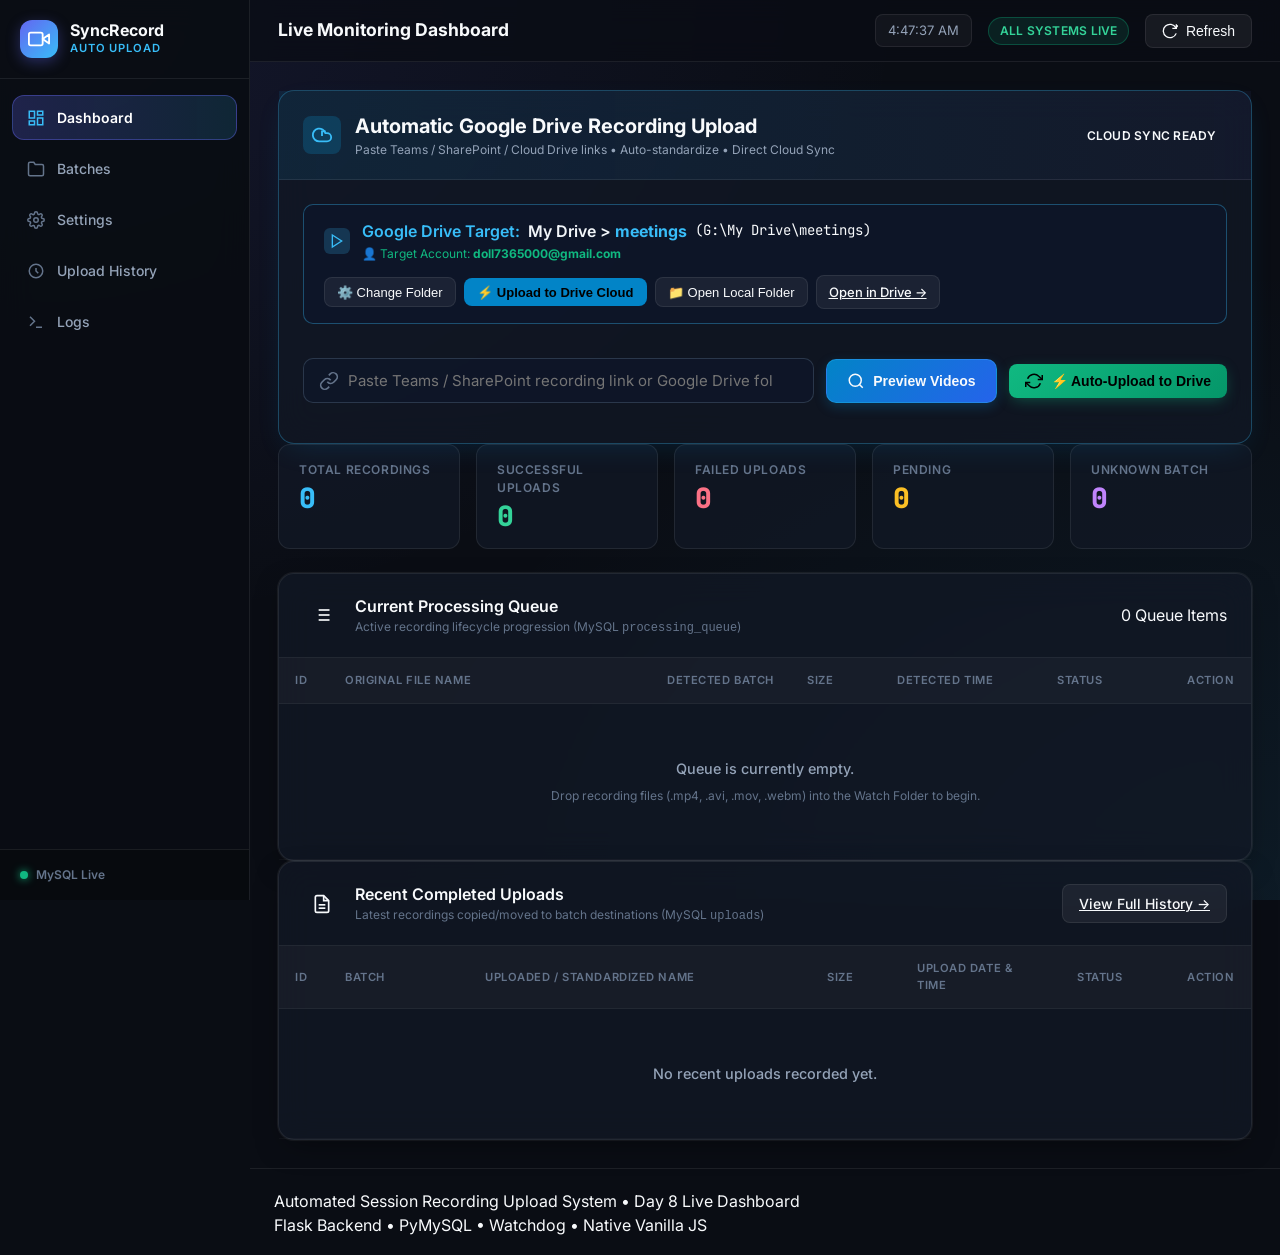
==== commit a2d0fda0: "fix: restore automatic upload link bar and target banner layout on dashboard" ====
--- a/frontend/index.html
+++ b/frontend/index.html
@@ -141,6 +141,7 @@
                   </div>
                 </div>
               </div>
+              <div style="display: flex; gap: 0.5rem; align-items: center; flex-wrap: wrap;">
                 <button type="button" id="btn-open-change-folder-modal" class="btn btn-secondary btn-sm" style="padding: 0.4rem 0.75rem; font-size: 0.8125rem;" title="Change Google Drive target folder">
                   ⚙️ Change Folder
                 </button>
